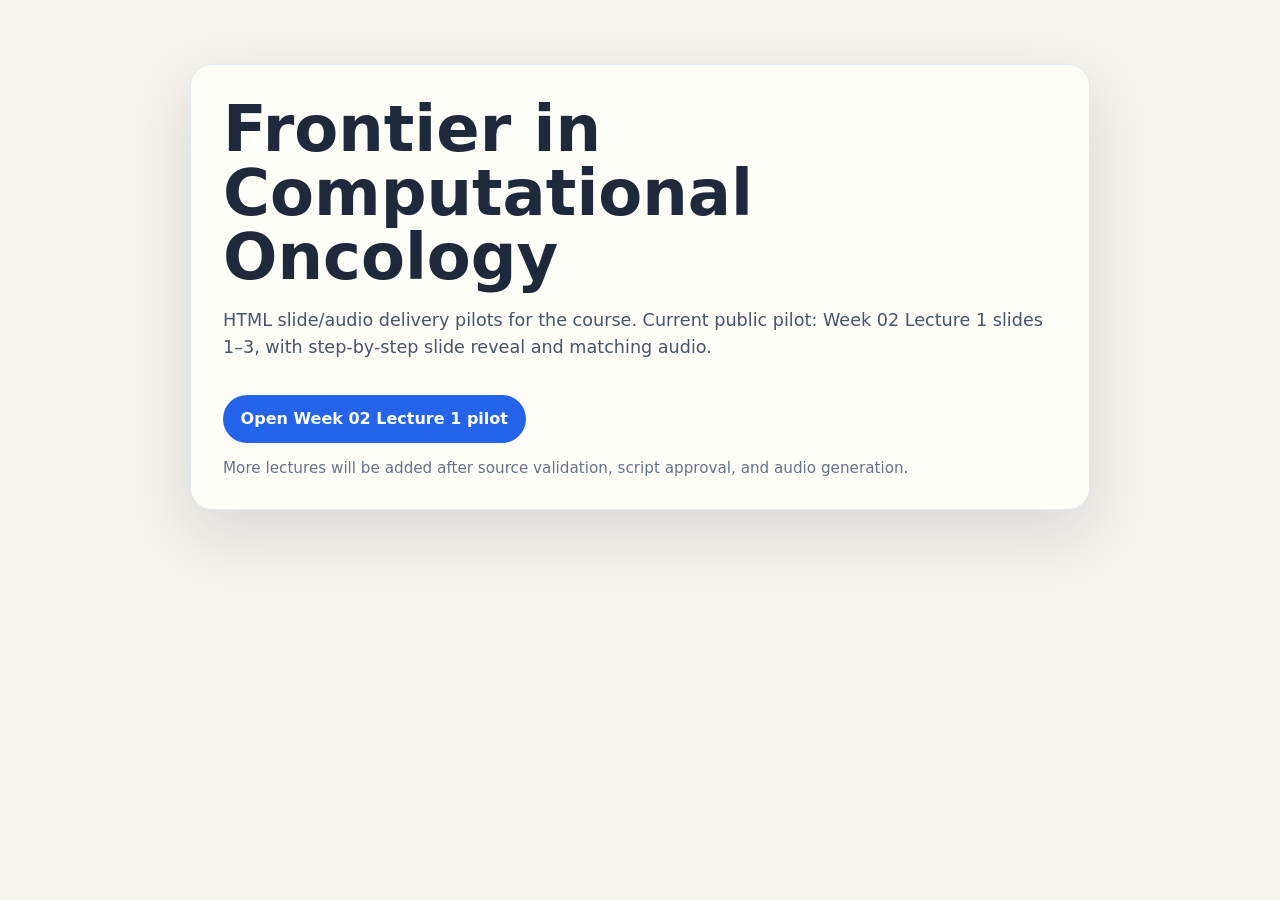
==== 08-exports/index.html @ 7de0112d "Add Week 02 HTML audio pilot" ====
<!doctype html>
<html lang="en">
<head>
  <meta charset="utf-8" />
  <meta name="viewport" content="width=device-width, initial-scale=1" />
  <title>Frontier in Computational Oncology — HTML Lectures</title>
  <style>
    body { margin: 0; font-family: system-ui, -apple-system, BlinkMacSystemFont, "Segoe UI", sans-serif; background: #f6f3ee; color: #1e293b; }
    main { max-width: 900px; margin: 0 auto; padding: 4rem 1.5rem; }
    .card { background: #fffdf8; border: 1px solid #e2e8f0; border-radius: 22px; padding: 2rem; box-shadow: 0 24px 60px rgba(15,23,42,.12); }
    h1 { font-size: clamp(2.3rem, 5vw, 4rem); line-height: 1; margin: 0 0 1rem; }
    p { color: #475569; line-height: 1.55; font-size: 1.1rem; }
    a { display: inline-block; margin-top: 1rem; background: #2563eb; color: white; text-decoration: none; font-weight: 700; padding: .9rem 1.1rem; border-radius: 999px; }
    .note { margin-top: 1rem; font-size: .95rem; color: #64748b; }
  </style>
</head>
<body>
  <main>
    <section class="card">
      <h1>Frontier in Computational Oncology</h1>
      <p>HTML slide/audio delivery pilots for the course. Current public pilot: Week 02 Lecture 1 slides 1–3, with step-by-step slide reveal and matching audio.</p>
      <a href="week-02-functional-genomics/html/lecture-01/">Open Week 02 Lecture 1 pilot</a>
      <div class="note">More lectures will be added after source validation, script approval, and audio generation.</div>
    </section>
  </main>
</body>
</html>
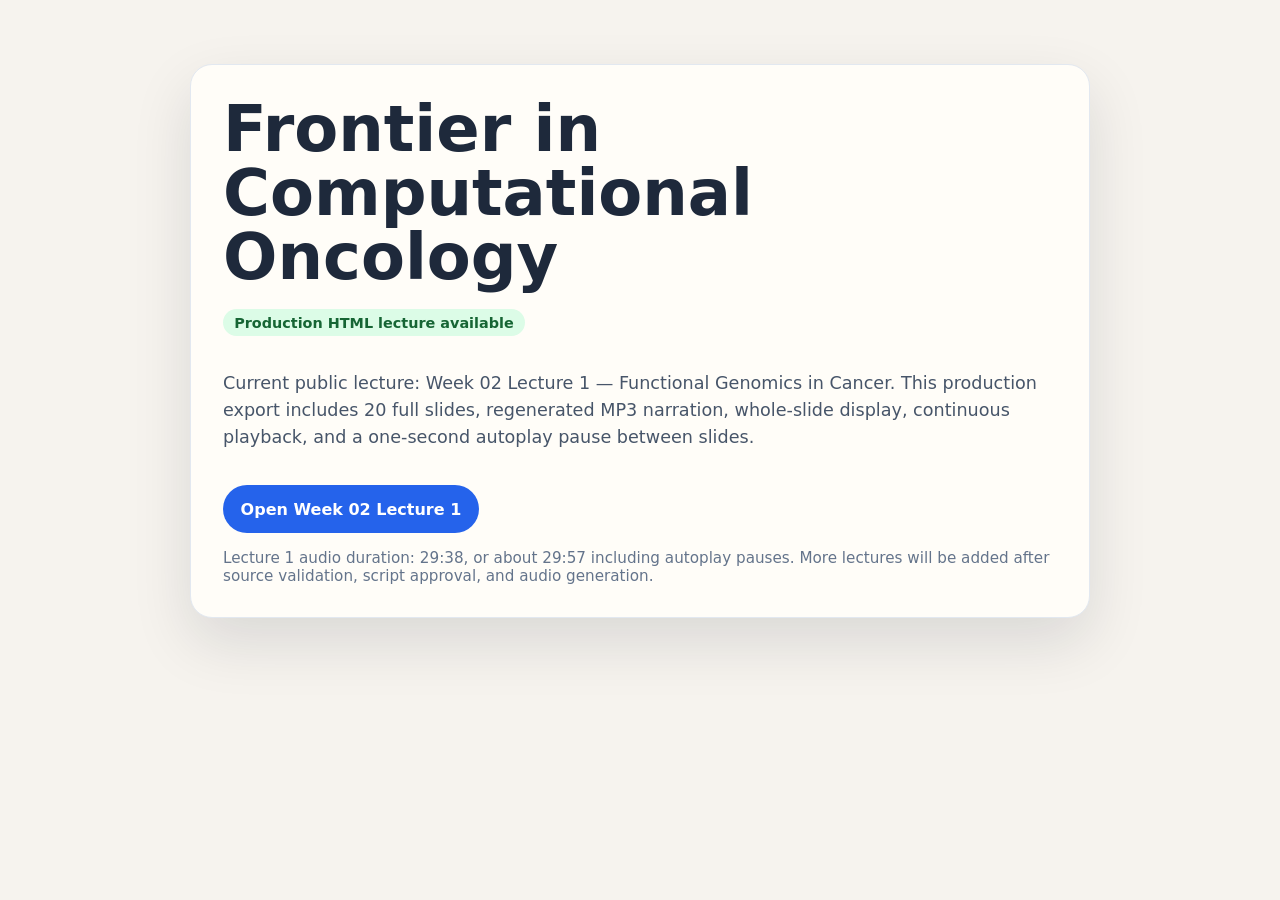
==== commit 506d8bcf: "Update HTML lecture landing page" ====
--- a/08-exports/index.html
+++ b/08-exports/index.html
@@ -12,15 +12,17 @@
     p { color: #475569; line-height: 1.55; font-size: 1.1rem; }
     a { display: inline-block; margin-top: 1rem; background: #2563eb; color: white; text-decoration: none; font-weight: 700; padding: .9rem 1.1rem; border-radius: 999px; }
     .note { margin-top: 1rem; font-size: .95rem; color: #64748b; }
+    .status { display: inline-flex; margin: .25rem 0 1rem; padding: .35rem .7rem; border-radius: 999px; background: #dcfce7; color: #166534; font-weight: 700; font-size: .9rem; }
   </style>
 </head>
 <body>
   <main>
     <section class="card">
       <h1>Frontier in Computational Oncology</h1>
-      <p>HTML slide/audio delivery pilots for the course. Current public pilot: Week 02 Lecture 1 slides 1–3, with step-by-step slide reveal and matching audio.</p>
-      <a href="week-02-functional-genomics/html/lecture-01/">Open Week 02 Lecture 1 pilot</a>
-      <div class="note">More lectures will be added after source validation, script approval, and audio generation.</div>
+      <div class="status">Production HTML lecture available</div>
+      <p>Current public lecture: Week 02 Lecture 1 — Functional Genomics in Cancer. This production export includes 20 full slides, regenerated MP3 narration, whole-slide display, continuous playback, and a one-second autoplay pause between slides.</p>
+      <a href="week-02-functional-genomics/html/lecture-01/">Open Week 02 Lecture 1</a>
+      <div class="note">Lecture 1 audio duration: 29:38, or about 29:57 including autoplay pauses. More lectures will be added after source validation, script approval, and audio generation.</div>
     </section>
   </main>
 </body>
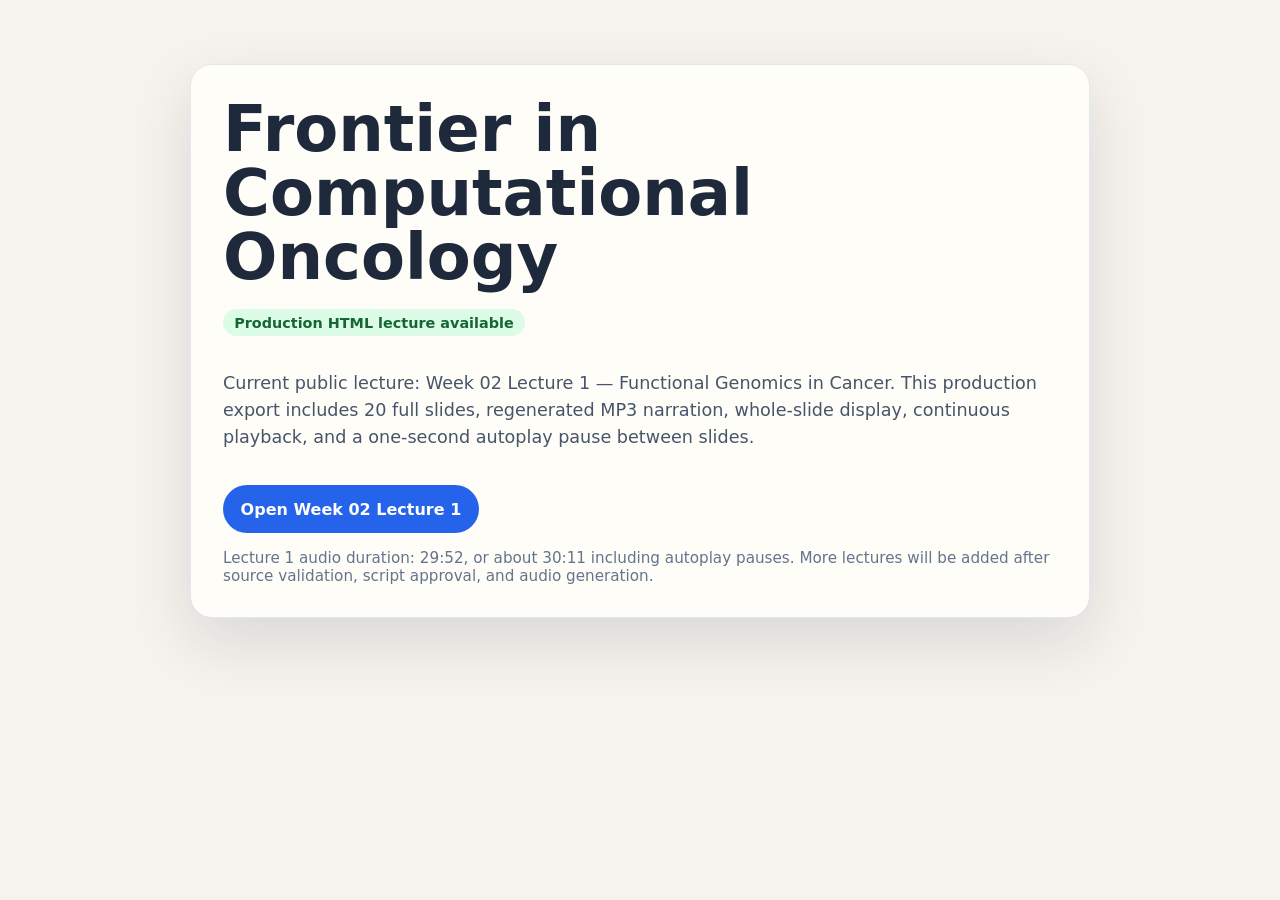
==== commit 3f6fcb71: "Add lecture closing transition rule" ====
--- a/08-exports/index.html
+++ b/08-exports/index.html
@@ -22,7 +22,7 @@
       <div class="status">Production HTML lecture available</div>
       <p>Current public lecture: Week 02 Lecture 1 — Functional Genomics in Cancer. This production export includes 20 full slides, regenerated MP3 narration, whole-slide display, continuous playback, and a one-second autoplay pause between slides.</p>
       <a href="week-02-functional-genomics/html/lecture-01/">Open Week 02 Lecture 1</a>
-      <div class="note">Lecture 1 audio duration: 29:38, or about 29:57 including autoplay pauses. More lectures will be added after source validation, script approval, and audio generation.</div>
+      <div class="note">Lecture 1 audio duration: 29:52, or about 30:11 including autoplay pauses. More lectures will be added after source validation, script approval, and audio generation.</div>
     </section>
   </main>
 </body>
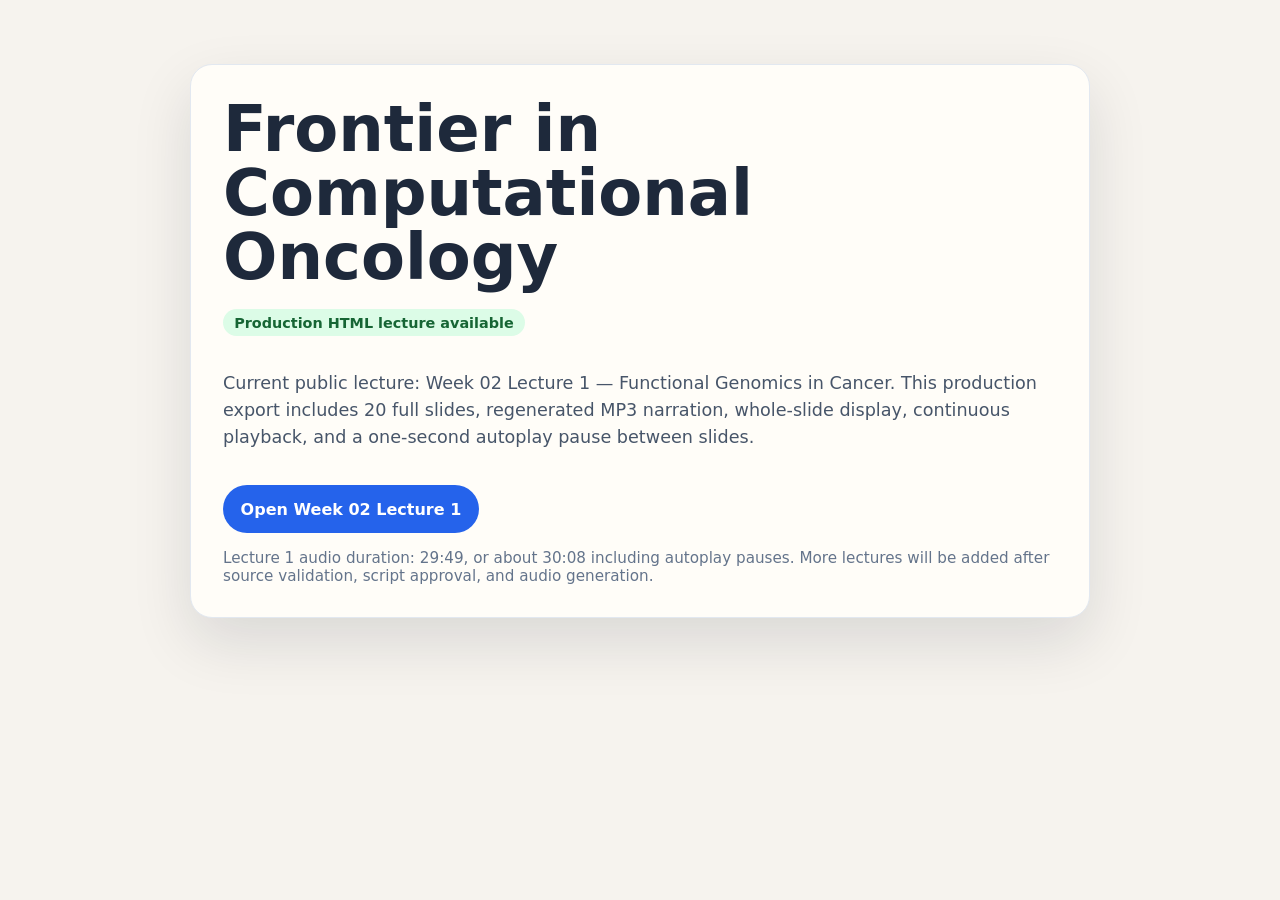
==== commit 3801c6b4: "Fix MACS pronunciation in Week 02 lecture audio" ====
--- a/08-exports/index.html
+++ b/08-exports/index.html
@@ -22,7 +22,7 @@
       <div class="status">Production HTML lecture available</div>
       <p>Current public lecture: Week 02 Lecture 1 — Functional Genomics in Cancer. This production export includes 20 full slides, regenerated MP3 narration, whole-slide display, continuous playback, and a one-second autoplay pause between slides.</p>
       <a href="week-02-functional-genomics/html/lecture-01/">Open Week 02 Lecture 1</a>
-      <div class="note">Lecture 1 audio duration: 29:52, or about 30:11 including autoplay pauses. More lectures will be added after source validation, script approval, and audio generation.</div>
+      <div class="note">Lecture 1 audio duration: 29:49, or about 30:08 including autoplay pauses. More lectures will be added after source validation, script approval, and audio generation.</div>
     </section>
   </main>
 </body>
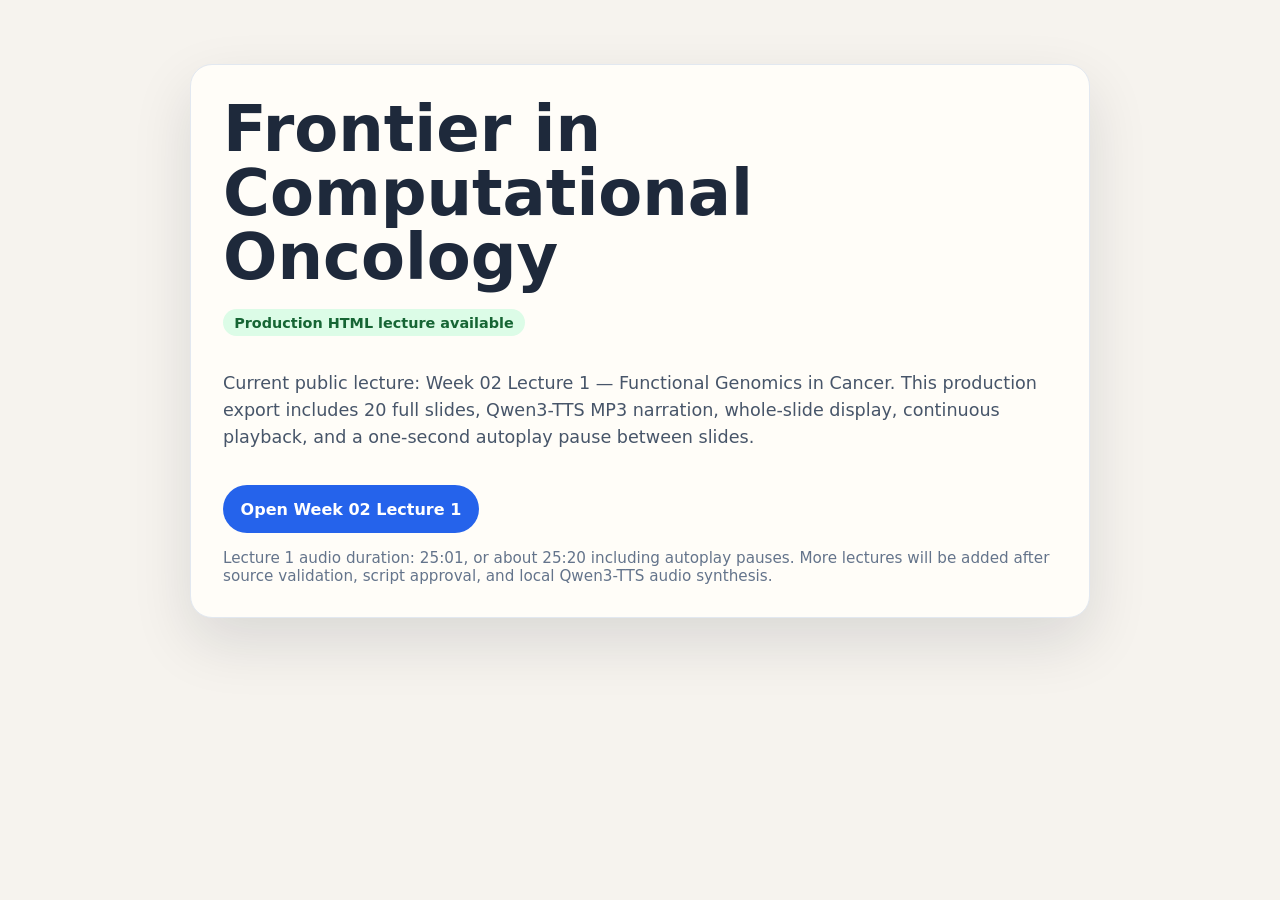
==== commit 797b46c9: "Replace Week 02 Lecture 1 audio with Qwen3-TTS" ====
--- a/08-exports/index.html
+++ b/08-exports/index.html
@@ -20,9 +20,9 @@
     <section class="card">
       <h1>Frontier in Computational Oncology</h1>
       <div class="status">Production HTML lecture available</div>
-      <p>Current public lecture: Week 02 Lecture 1 — Functional Genomics in Cancer. This production export includes 20 full slides, regenerated MP3 narration, whole-slide display, continuous playback, and a one-second autoplay pause between slides.</p>
+      <p>Current public lecture: Week 02 Lecture 1 — Functional Genomics in Cancer. This production export includes 20 full slides, Qwen3-TTS MP3 narration, whole-slide display, continuous playback, and a one-second autoplay pause between slides.</p>
       <a href="week-02-functional-genomics/html/lecture-01/">Open Week 02 Lecture 1</a>
-      <div class="note">Lecture 1 audio duration: 29:49, or about 30:08 including autoplay pauses. More lectures will be added after source validation, script approval, and audio generation.</div>
+      <div class="note">Lecture 1 audio duration: 25:01, or about 25:20 including autoplay pauses. More lectures will be added after source validation, script approval, and local Qwen3-TTS audio synthesis.</div>
     </section>
   </main>
 </body>
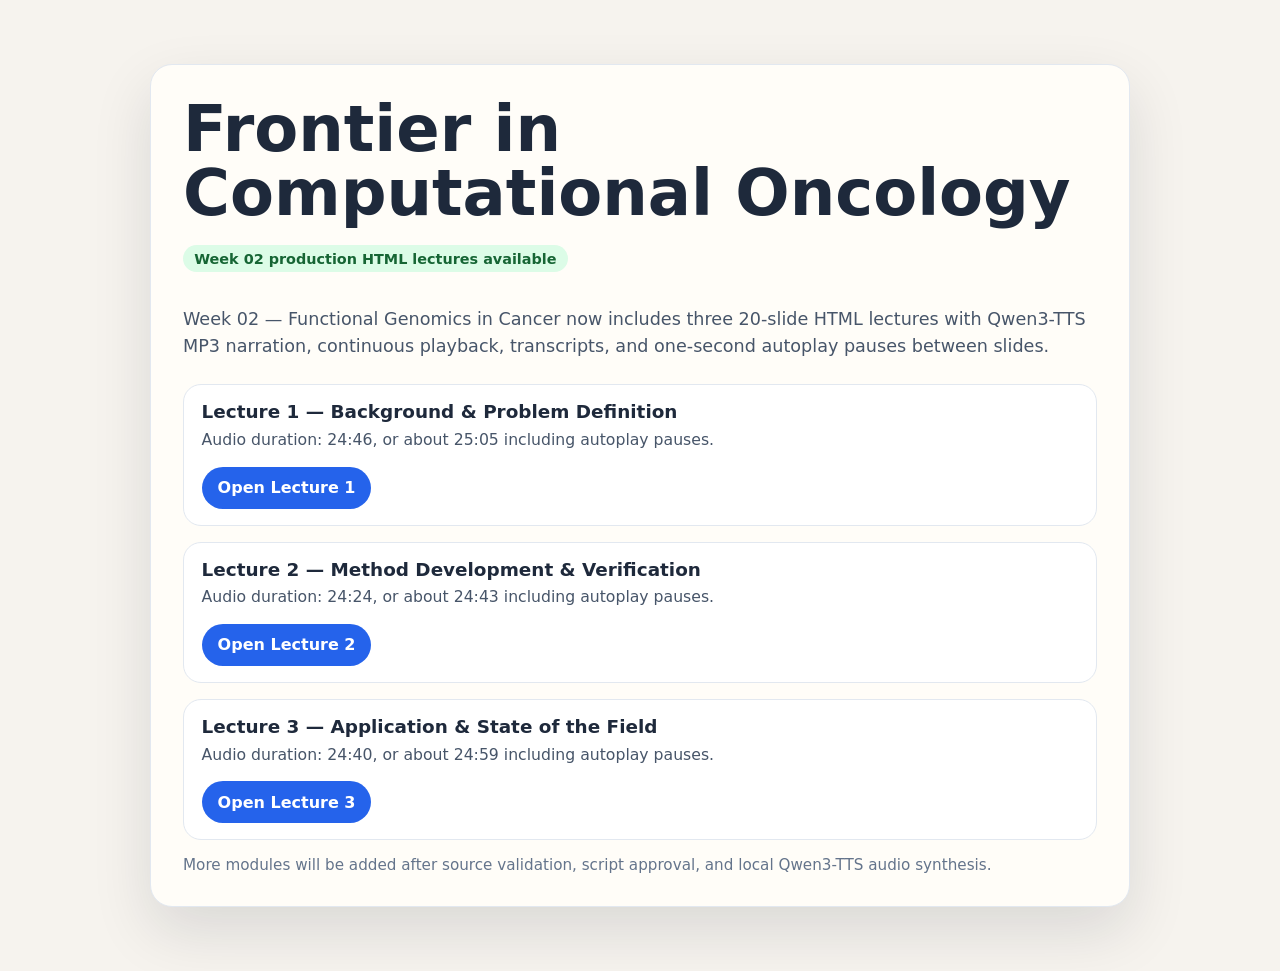
==== commit 194ac4a2: "Deploy Week 02 HTML lectures" ====
--- a/08-exports/index.html
+++ b/08-exports/index.html
@@ -6,23 +6,43 @@
   <title>Frontier in Computational Oncology — HTML Lectures</title>
   <style>
     body { margin: 0; font-family: system-ui, -apple-system, BlinkMacSystemFont, "Segoe UI", sans-serif; background: #f6f3ee; color: #1e293b; }
-    main { max-width: 900px; margin: 0 auto; padding: 4rem 1.5rem; }
+    main { max-width: 980px; margin: 0 auto; padding: 4rem 1.5rem; }
     .card { background: #fffdf8; border: 1px solid #e2e8f0; border-radius: 22px; padding: 2rem; box-shadow: 0 24px 60px rgba(15,23,42,.12); }
     h1 { font-size: clamp(2.3rem, 5vw, 4rem); line-height: 1; margin: 0 0 1rem; }
     p { color: #475569; line-height: 1.55; font-size: 1.1rem; }
-    a { display: inline-block; margin-top: 1rem; background: #2563eb; color: white; text-decoration: none; font-weight: 700; padding: .9rem 1.1rem; border-radius: 999px; }
+    .status { display: inline-flex; margin: .25rem 0 1rem; padding: .35rem .7rem; border-radius: 999px; background: #dcfce7; color: #166534; font-weight: 700; font-size: .9rem; }
+    .lectures { display: grid; gap: 1rem; margin-top: 1.5rem; }
+    .lecture { border: 1px solid #e2e8f0; border-radius: 18px; padding: 1rem 1.1rem; background: #ffffff; }
+    .lecture h2 { margin: 0 0 .35rem; font-size: 1.15rem; }
+    .lecture p { margin: .25rem 0; font-size: .98rem; }
+    a { display: inline-block; margin-top: .65rem; background: #2563eb; color: white; text-decoration: none; font-weight: 700; padding: .72rem 1rem; border-radius: 999px; }
     .note { margin-top: 1rem; font-size: .95rem; color: #64748b; }
-    .status { display: inline-flex; margin: .25rem 0 1rem; padding: .35rem .7rem; border-radius: 999px; background: #dcfce7; color: #166534; font-weight: 700; font-size: .9rem; }
   </style>
 </head>
 <body>
   <main>
     <section class="card">
       <h1>Frontier in Computational Oncology</h1>
-      <div class="status">Production HTML lecture available</div>
-      <p>Current public lecture: Week 02 Lecture 1 — Functional Genomics in Cancer. This production export includes 20 full slides, Qwen3-TTS MP3 narration, whole-slide display, continuous playback, and a one-second autoplay pause between slides.</p>
-      <a href="week-02-functional-genomics/html/lecture-01/">Open Week 02 Lecture 1</a>
-      <div class="note">Lecture 1 audio duration: 25:01, or about 25:20 including autoplay pauses. More lectures will be added after source validation, script approval, and local Qwen3-TTS audio synthesis.</div>
+      <div class="status">Week 02 production HTML lectures available</div>
+      <p>Week 02 — Functional Genomics in Cancer now includes three 20-slide HTML lectures with Qwen3-TTS MP3 narration, continuous playback, transcripts, and one-second autoplay pauses between slides.</p>
+      <div class="lectures">
+        <div class="lecture">
+          <h2>Lecture 1 — Background &amp; Problem Definition</h2>
+          <p>Audio duration: 24:46, or about 25:05 including autoplay pauses.</p>
+          <a href="week-02-functional-genomics/html/lecture-01/">Open Lecture 1</a>
+        </div>
+        <div class="lecture">
+          <h2>Lecture 2 — Method Development &amp; Verification</h2>
+          <p>Audio duration: 24:24, or about 24:43 including autoplay pauses.</p>
+          <a href="week-02-functional-genomics/html/lecture-02/">Open Lecture 2</a>
+        </div>
+        <div class="lecture">
+          <h2>Lecture 3 — Application &amp; State of the Field</h2>
+          <p>Audio duration: 24:40, or about 24:59 including autoplay pauses.</p>
+          <a href="week-02-functional-genomics/html/lecture-03/">Open Lecture 3</a>
+        </div>
+      </div>
+      <div class="note">More modules will be added after source validation, script approval, and local Qwen3-TTS audio synthesis.</div>
     </section>
   </main>
 </body>
